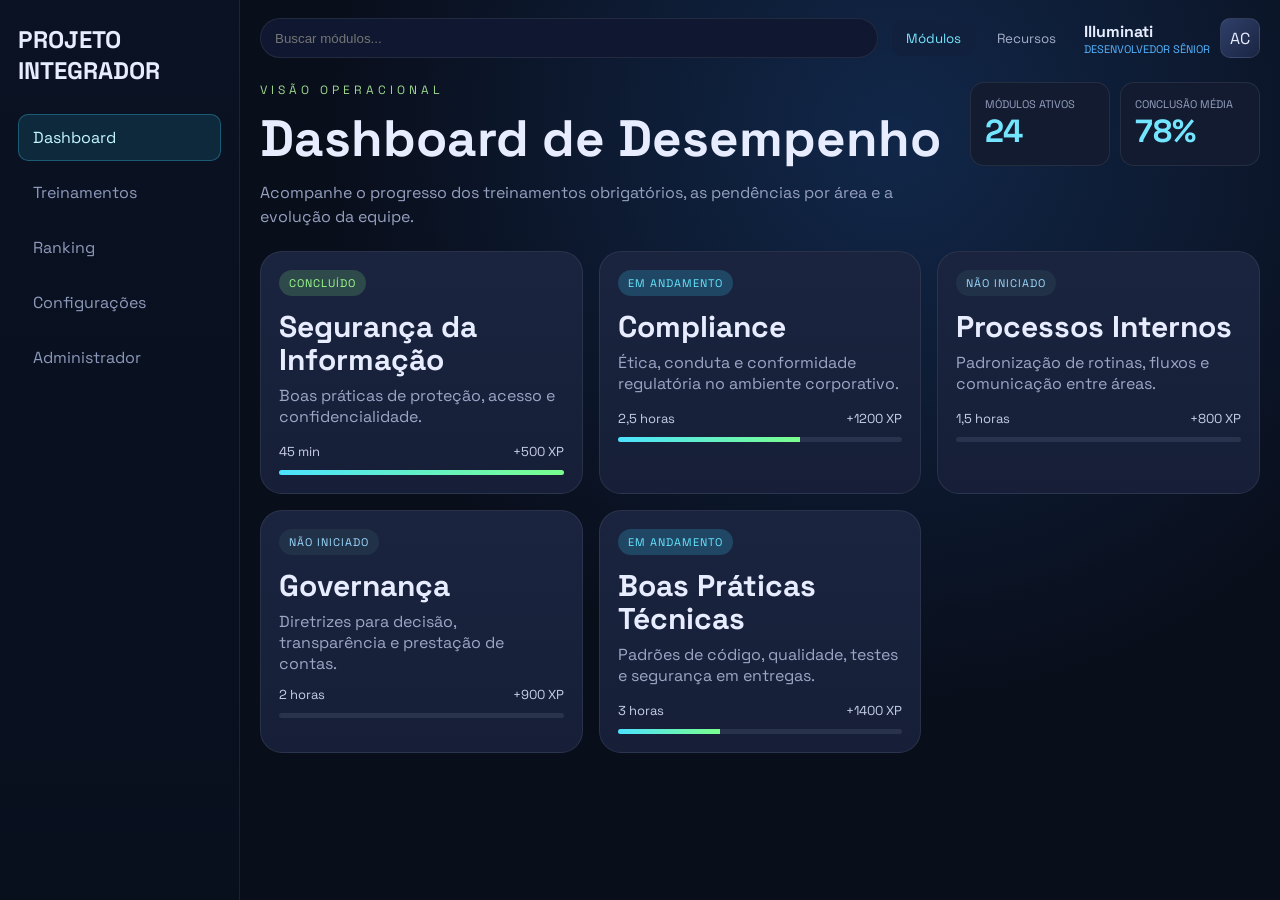
==== index.html @ 5c8addcd "Add files via upload" ====
<!DOCTYPE html>
<html lang="pt-BR">
<head>
  <meta charset="UTF-8">
  <meta name="viewport" content="width=device-width, initial-scale=1.0">
  <title>PROJETO INTEGRADOR</title>
  <link rel="preconnect" href="https://fonts.googleapis.com">
  <link rel="preconnect" href="https://fonts.gstatic.com" crossorigin>
  <link href="https://fonts.googleapis.com/css2?family=Space+Grotesk:wght@400;500;600;700&display=swap" rel="stylesheet">
  <link rel="stylesheet" href="style.css">
</head>
<body>
  <div class="layout">
    <aside class="sidebar">
      <div class="brand">
        <h1>PROJETO INTEGRADOR</h1>
      </div>

      <ul class="menu">
        <li class="active" data-page="dashboard">Dashboard</li>
        <li data-page="trainings">Treinamentos</li>
        <li data-page="leaderboard">Ranking</li>
        <li data-page="settings">Configurações</li>
        <li data-page="admin">Administrador</li>
      </ul>
    </aside>

    <main class="content">
      <header class="topbar">
        <input type="search" placeholder="Buscar módulos...">
        <div class="tabs">
          <button class="tab active">Módulos</button>
          <button class="tab">Recursos</button>
        </div>
        <div class="profile">
          <div class="profile-meta">
            <strong>Illuminati</strong>
            <p>DESENVOLVEDOR SÊNIOR</p>
          </div>
          <div class="profile-auth">
            <div class="avatar">AC</div>
          </div>
        </div>
      </header>

      <section class="page active" id="dashboard">
        <div class="hero">
          <div>
            <p class="label">VISÃO OPERACIONAL</p>
            <h2>Dashboard de Desempenho</h2>
            <p class="subtitle">Acompanhe o progresso dos treinamentos obrigatórios, as pendências por área e a evolução da equipe.</p>
          </div>
          <div class="stats">
            <article>
              <span>MÓDULOS ATIVOS</span>
              <strong>24</strong>
            </article>
            <article>
              <span>CONCLUSÃO MÉDIA</span>
              <strong>78%</strong>
            </article>
          </div>
        </div>

        <div class="section-grid">
          <article class="panel">
            <span class="status concluido">CONCLUÍDO</span>
            <h3>Segurança da Informação</h3>
            <p>Boas práticas de proteção, acesso e confidencialidade.</p>
            <div class="meta"><span>45 min</span><span>+500 XP</span></div>
            <div class="progress"><i style="width: 100%"></i></div>
          </article>
          <article class="panel">
            <span class="status em-andamento">EM ANDAMENTO</span>
            <h3>Compliance</h3>
            <p>Ética, conduta e conformidade regulatória no ambiente corporativo.</p>
            <div class="meta"><span>2,5 horas</span><span>+1200 XP</span></div>
            <div class="progress"><i style="width: 64%"></i></div>
          </article>
          <article class="panel">
            <span class="status nao-iniciado">NÃO INICIADO</span>
            <h3>Processos Internos</h3>
            <p>Padronização de rotinas, fluxos e comunicação entre áreas.</p>
            <div class="meta"><span>1,5 horas</span><span>+800 XP</span></div>
            <div class="progress"><i style="width: 0%"></i></div>
          </article>
          <article class="panel">
            <span class="status nao-iniciado">NÃO INICIADO</span>
            <h3>Governança</h3>
            <p>Diretrizes para decisão, transparência e prestação de contas.</p>
            <div class="meta"><span>2 horas</span><span>+900 XP</span></div>
            <div class="progress"><i style="width: 0%"></i></div>
          </article>
          <article class="panel">
            <span class="status em-andamento">EM ANDAMENTO</span>
            <h3>Boas Práticas Técnicas</h3>
            <p>Padrões de código, qualidade, testes e segurança em entregas.</p>
            <div class="meta"><span>3 horas</span><span>+1400 XP</span></div>
            <div class="progress"><i style="width: 36%"></i></div>
          </article>
        </div>
      </section>

      <section class="page" id="trainings">
        <section class="hero">
          <div>
            <p class="label">TRILHA PERSONALIZADA</p>
            <h2>Treinamentos Disponíveis</h2>
            <p class="subtitle">Aprimore habilidades técnicas e comportamentais com módulos obrigatórios para alto desempenho.</p>
          </div>
          <div class="stats">
            <article>
              <span>XP GANHO</span>
              <strong>12,4k</strong>
            </article>
            <article>
              <span>RANKING GLOBAL</span>
              <strong>#08</strong>
            </article>
          </div>
        </section>

        <section class="filters">
          <div class="chips">
            <span class="filter-label">FILTRAR POR:</span>
            <button class="chip active" type="button" data-filter="todos">Todos</button>
            <button class="chip" type="button" data-filter="nao-iniciado">Não iniciados</button>
            <button class="chip" type="button" data-filter="em-andamento">Em andamento</button>
            <button class="chip" type="button" data-filter="concluido">Concluídos</button>
          </div>
          <button class="chip select" type="button">Todas as categorias</button>
        </section>

        <section class="cards">
          <article class="card done" data-status="concluido">
            <span class="status concluido">CONCLUÍDO</span>
            <h3>Segurança da Informação</h3>
            <p>Boas práticas de proteção, acesso e confidencialidade.</p>
            <div class="meta">
              <span>45 min</span>
              <span>+500 XP</span>
            </div>
            <div class="progress"><i style="width:100%"></i></div>
            <button>Revisar módulo</button>
          </article>

          <article class="card progress-card" data-status="em-andamento">
            <span class="status em-andamento">EM ANDAMENTO</span>
            <h3>Compliance</h3>
            <p>Ética, conduta e conformidade regulatória no ambiente corporativo.</p>
            <div class="meta">
              <span>2,5 horas</span>
              <span>+1200 XP</span>
            </div>
            <div class="progress"><i style="width:64%"></i></div>
            <button>Continuar treinamento</button>
          </article>

          <article class="card not-started" data-status="nao-iniciado">
            <span class="status nao-iniciado">NÃO INICIADO</span>
            <h3>Processos Internos</h3>
            <p>Padronização de rotinas, fluxos e comunicação entre áreas.</p>
            <div class="meta">
              <span>1,5 horas</span>
              <span>+800 XP</span>
            </div>
            <div class="progress"><i style="width:0%"></i></div>
            <button>Iniciar agora</button>
          </article>

          <article class="card governance" data-status="nao-iniciado">
            <span class="status nao-iniciado">NÃO INICIADO</span>
            <h3>Governança</h3>
            <p>Diretrizes para decisão, transparência e prestação de contas.</p>
            <div class="meta">
              <span>2 horas</span>
              <span>+900 XP</span>
            </div>
            <div class="progress"><i style="width:0%"></i></div>
            <button>Iniciar agora</button>
          </article>

          <article class="card tech" data-status="em-andamento">
            <span class="status em-andamento">EM ANDAMENTO</span>
            <h3>Boas Práticas Técnicas</h3>
            <p>Padrões de código, qualidade, testes e segurança em entregas.</p>
            <div class="meta">
              <span>3 horas</span>
              <span>+1400 XP</span>
            </div>
            <div class="progress"><i style="width:36%"></i></div>
            <button>Continuar treinamento</button>
          </article>
        </section>
      </section>

      <section class="page" id="leaderboard">
        <div class="hero">
          <div>
            <p class="label">DESEMPENHO GLOBAL</p>
            <h2>Ranking por Colaborador</h2>
            <p class="subtitle">Visualize pontuação, ritmo de conclusão e engajamento nos módulos obrigatórios.</p>
          </div>
          <div class="stats">
            <article>
              <span>MAIOR PONTUAÇÃO</span>
              <strong>18,9k</strong>
            </article>
            <article>
              <span>SUA POSIÇÃO</span>
              <strong>#08</strong>
            </article>
          </div>
        </div>

        <div class="list">
          <article class="list-row">
            <span>#01</span><strong>Ana Costa</strong><em>Compliance e Governança</em><b>18,9k XP</b>
          </article>
          <article class="list-row">
            <span>#02</span><strong>Pedro Lima</strong><em>Segurança da Informação</em><b>17,2k XP</b>
          </article>
          <article class="list-row me">
            <span>#08</span><strong>Alex Chen</strong><em>Boas Práticas Técnicas</em><b>12,4k XP</b>
          </article>
          <article class="list-row">
            <span>#09</span><strong>Marina Alves</strong><em>Processos Internos</em><b>11,8k XP</b>
          </article>
        </div>
      </section>

      <section class="page" id="settings">
        <div class="settings-page">
          <header class="settings-heading">
            <h2>Configurações do <span>Sistema</span></h2>
            <p>Configure seu acesso neural e os parâmetros do ambiente de trabalho.</p>
          </header>

          <div class="settings-board">
            <article class="panel settings-card identity-card">
              <div class="settings-card-header">
                <div>
                  <h3>Perfil e Identidade</h3>
                  <p>Gerencie sua presença pública e credenciais profissionais.</p>
                </div>
                <button class="settings-mini-button">Editar avatar</button>
              </div>

              <div class="profile-editor">
                <div class="avatar-editor" aria-label="Avatar atual">
                  <div class="avatar-face">
                    <span class="hair"></span>
                    <span class="head"></span>
                    <span class="body"></span>
                  </div>
                  <small>Seguro</small>
                  <button class="avatar-tool" aria-label="Configurar avatar">+</button>
                </div>

                <label class="field">
                  <span>Nome de exibição</span>
                  <input type="text" value="Alex Sterling" aria-label="Nome de exibição">
                </label>

                <label class="field">
                  <span>Cargo profissional</span>
                  <input type="text" value="Arquiteto Sênior de Sistemas" aria-label="Cargo profissional">
                </label>

                <label class="field field-wide">
                  <span>Bio / declaração de missão</span>
                  <textarea aria-label="Bio ou declaração de missão">Otimizando energia cinética em ecossistemas digitais.
Instrutor líder da Lab Alpha.</textarea>
                </label>
              </div>
            </article>

            <article class="panel settings-card preferences-card">
              <h3><span class="settings-icon">≡</span>Preferências</h3>
              <div class="settings-option-block">
                <span>Interface visual</span>
                <small class="theme-status">Modo escuro ativo</small>
                <div class="mode-switch" aria-label="Modo escuro ativo">
                  <button class="active" type="button" data-theme="dark" aria-label="Ativar modo escuro">☾</button>
                  <button type="button" data-theme="light" aria-label="Ativar modo claro">☼</button>
                </div>
              </div>
              <div class="settings-option-list">
                <span>Notificações</span>
                <label class="switch-row">
                  <span>Pings neurais</span>
                  <input type="checkbox" checked aria-label="Pings neurais">
                  <i></i>
                </label>
                <label class="switch-row">
                  <span>Alertas de conquistas</span>
                  <input type="checkbox" aria-label="Alertas de conquistas">
                  <i></i>
                </label>
              </div>
            </article>

            <article class="panel settings-card security-card">
              <div class="settings-card-header">
                <h3><span class="settings-icon danger">◈</span>Protocolo de Segurança</h3>
                <span class="secure-badge">Nível 4 seguro</span>
              </div>
              <button class="security-action">
                <span>
                  <strong>Criptografia de senha</strong>
                  <small>Último ciclo há 14 dias</small>
                </span>
                <b>›</b>
              </button>
            </article>

            <article class="panel settings-card gamification-card">
              <span class="admin-badge">Acesso admin</span>
              <h3><span class="settings-icon magic">✣</span>Ajuste de Gamificação</h3>
              <div class="multiplier">
                <span>Multiplicador de pontos XP</span>
                <strong>x1,75</strong>
              </div>
              <div class="settings-progress">
                <i style="width: 75%"></i>
              </div>
              <div class="progress-labels">
                <span>Padrão</span>
                <span>Intenso</span>
              </div>
              <label class="switch-row wide">
                <span>Visibilidade global de emblemas</span>
                <input type="checkbox" checked aria-label="Visibilidade global de emblemas">
                <i></i>
              </label>
              <label class="switch-row wide">
                <span>Redefinição de prestígio ativada</span>
                <input type="checkbox" aria-label="Redefinição de prestígio ativada">
                <i></i>
              </label>
            </article>
          </div>

          <footer class="settings-actions">
            <button class="cancel-button">Cancelar</button>
            <button class="save-button">Salvar alterações</button>
          </footer>
        </div>
      </section>

      <section class="page" id="admin">
        <div class="admin-page">
          <section class="admin-area" aria-labelledby="admin-title">
            <div class="admin-heading">
              <div>
                <span class="admin-kicker">Painel restrito</span>
                <h3 id="admin-title">Administrador</h3>
              </div>
              <button class="admin-link" type="button" data-admin-detail="ranking">Ver relatório completo</button>
            </div>

            <div class="admin-metrics">
              <button class="admin-metric" type="button" data-admin-detail="conclusao">
                <span>Conclusão global</span>
                <strong>84,2%</strong>
                <small>+3,1% no mês</small>
              </button>
              <button class="admin-metric purple" type="button" data-admin-detail="desempenho">
                <span>Desempenho médio</span>
                <strong>792</strong>
                <small>pontos por colaborador</small>
              </button>
              <button class="admin-metric blue" type="button" data-admin-detail="colaboradores">
                <span>Colaboradores ativos</span>
                <strong>1.284</strong>
                <small>96 novos acessos</small>
              </button>
            </div>

            <div class="admin-dashboard">
              <article class="admin-status">
                <h4>Status dos treinamentos</h4>
                <button class="status-ring" type="button" data-admin-detail="status" aria-label="Abrir detalhes dos status dos treinamentos">
                  <span>12</span>
                  <small>módulos</small>
                </button>
                <ul class="status-summary">
                  <li><i class="dot done-dot"></i><span>Concluídos</span><strong>45%</strong></li>
                  <li><i class="dot progress-dot"></i><span>Em progresso</span><strong>30%</strong></li>
                  <li><i class="dot late-dot"></i><span>Atrasados</span><strong>15%</strong></li>
                  <li><i class="dot idle-dot"></i><span>Não iniciados</span><strong>10%</strong></li>
                </ul>
              </article>

              <article class="admin-ranking">
                <div class="ranking-header">
                  <div>
                    <h4>Ranking global de talentos</h4>
                    <p>Dados atualizados há 2 minutos</p>
                  </div>
                  <button class="admin-link" type="button" data-admin-detail="ranking">Ver todos</button>
                </div>

                <div class="ranking-table">
                  <div class="ranking-labels">
                    <span>Rank</span>
                    <span>Colaborador</span>
                    <span>Progresso</span>
                    <span>Pontuação</span>
                  </div>
                  <button class="ranking-row" type="button" data-admin-detail="alex">
                    <span class="rank-pill top">01</span>
                    <strong>Alex Mercer<small>Segurança digital</small></strong>
                    <span class="ranking-progress"><i style="width: 98%"></i><b>98%</b></span>
                    <em>12.450</em>
                  </button>
                  <button class="ranking-row" type="button" data-admin-detail="sarah">
                    <span class="rank-pill">02</span>
                    <strong>Sarah Connor<small>Otimização operacional</small></strong>
                    <span class="ranking-progress"><i style="width: 85%"></i><b>85%</b></span>
                    <em>10.120</em>
                  </button>
                  <button class="ranking-row" type="button" data-admin-detail="david">
                    <span class="rank-pill">03</span>
                    <strong>David Lightman<small>Engenharia de IA</small></strong>
                    <span class="ranking-progress"><i style="width: 72%"></i><b>72%</b></span>
                    <em>9.840</em>
                  </button>
                </div>
              </article>
            </div>

            <aside class="admin-detail-panel" aria-live="polite">
              <div>
                <span>Detalhes do administrador</span>
                <h4 data-admin-title>Selecione um item</h4>
              </div>
              <p data-admin-description>Clique em uma métrica, no status ou em um colaborador para abrir informações administrativas detalhadas.</p>
            </aside>

            <div class="admin-modal" hidden role="dialog" aria-modal="true" aria-labelledby="admin-modal-title">
              <div class="admin-modal-backdrop" data-admin-close></div>
              <section class="admin-modal-card">
                <button class="admin-modal-close" type="button" data-admin-close aria-label="Fechar detalhes">×</button>
                <span>Visão do administrador</span>
                <h4 id="admin-modal-title" data-admin-modal-title>Detalhes</h4>
                <p data-admin-modal-description>Informações detalhadas do item selecionado.</p>
                <div class="admin-modal-actions">
                  <button type="button" data-admin-close>Fechar</button>
                  <button type="button">Exportar relatório</button>
                </div>
              </section>
            </div>
          </section>
        </div>
      </section>
    </main>
  </div>
  <script src="script.js"></script>
</body>
</html>
---- style.css ----
* {
  box-sizing: border-box;
  margin: 0;
  padding: 0;
}

:root {
  --line: rgba(255, 255, 255, 0.08);
  --text: #e7ecff;
  --muted: #95a0bf;
  --accent: #38d2f8;
}

body {
  font-family: "Space Grotesk", sans-serif;
  background: radial-gradient(circle at 70% 15%, #112749 0%, #090e1b 48%);
  color: var(--text);
  min-height: 100vh;
  transition: background 220ms ease, color 220ms ease;
  cursor: none;
}

.layout {
  display: grid;
  grid-template-columns: 240px 1fr;
  min-height: 100vh;
  outline: none;
}

.sidebar {
  background: linear-gradient(180deg, #0a1223 0%, #080f1d 100%);
  border-right: 1px solid var(--line);
  padding: 24px 18px;
  display: flex;
  flex-direction: column;
  gap: 24px;
}

.brand h1 {
  font-size: 24px;
  margin-bottom: 4px;
}

.brand p {
  color: #5bb5ff;
  font-size: 12px;
  letter-spacing: 1.2px;
}

.menu {
  list-style: none;
  display: grid;
  gap: 8px;
}

.menu li {
  color: #8e9abb;
  text-decoration: none;
  padding: 12px 14px;
  border-radius: 10px;
  border: 1px solid transparent;
  cursor: pointer;
}

.menu li.active {
  color: #c4f8ff;
  background: rgba(56, 210, 248, 0.12);
  border-color: rgba(56, 210, 248, 0.3);
}

.nivel {
  margin-top: auto;
  display: flex;
  align-items: center;
  gap: 12px;
  background: #111a2f;
  border: 1px solid var(--line);
  border-radius: 12px;
  padding: 12px;
}

.badge {
  width: 38px;
  height: 38px;
  border-radius: 10px;
  display: grid;
  place-items: center;
  font-weight: 700;
  background: linear-gradient(135deg, #8c2bff, #e455ff);
}

.nivel p {
  font-size: 11px;
  color: var(--muted);
}

.content {
  padding: 18px 20px 24px;
}

.topbar {
  display: grid;
  grid-template-columns: minmax(220px, 1fr) auto auto;
  align-items: center;
  gap: 14px;
}

.topbar input {
  background: #0f1830;
  border: 1px solid var(--line);
  color: var(--text);
  border-radius: 999px;
  height: 40px;
  padding: 0 14px;
}

.tabs {
  display: flex;
  gap: 8px;
}

.tab {
  border: 0;
  padding: 9px 14px;
  border-radius: 10px;
  color: #a6b0cb;
  background: transparent;
  font-family: inherit;
}

.tab.active {
  background: #11203c;
  color: #76e7ff;
}

.profile {
  display: flex;
  gap: 10px;
  align-items: center;
}

.profile-meta p {
  font-size: 11px;
  color: #56b4ff;
}

.profile-auth {
  display: flex;
  flex-direction: column;
  align-items: center;
  gap: 6px;
}

.login-btn {
  border: 1px solid rgba(96, 207, 255, 0.45);
  background: rgba(56, 210, 248, 0.18);
  color: #b2f2ff;
  font-family: inherit;
  font-size: 12px;
  border-radius: 8px;
  padding: 4px 10px;
  cursor: pointer;
}

.avatar {
  width: 40px;
  height: 40px;
  border-radius: 10px;
  display: grid;
  place-items: center;
  background: linear-gradient(135deg, #2f3f6a, #1a2542);
  border: 1px solid var(--line);
}

.page {
  display: none;
}

.page.active {
  display: block;
}

.hero {
  margin-top: 24px;
  display: flex;
  justify-content: space-between;
  gap: 14px;
  align-items: flex-start;
}

.label {
  font-size: 12px;
  letter-spacing: 4px;
  color: #9ed88f;
}

.hero h2 {
  font-size: clamp(30px, 4vw, 56px);
  margin-top: 8px;
}

.subtitle {
  margin-top: 10px;
  color: var(--muted);
  max-width: 650px;
  line-height: 1.5;
}

.stats {
  display: flex;
  gap: 10px;
}

.stats article {
  min-width: 140px;
  border: 1px solid var(--line);
  border-radius: 14px;
  background: #121b30;
  padding: 14px;
}

.stats span {
  display: block;
  font-size: 11px;
  color: var(--muted);
}

.stats strong {
  color: #74e5ff;
  font-size: 32px;
}

.section-grid,
.settings-grid {
  margin-top: 22px;
  display: grid;
  grid-template-columns: repeat(3, minmax(220px, 1fr));
  gap: 16px;
}

.filters {
  margin-top: 24px;
  background: #0e172b;
  border: 1px solid var(--line);
  border-radius: 16px;
  padding: 12px;
  display: flex;
  justify-content: space-between;
  gap: 10px;
  flex-wrap: wrap;
}

.chips {
  display: flex;
  gap: 8px;
  align-items: center;
  flex-wrap: wrap;
}

.filter-label {
  color: var(--muted);
  font-size: 12px;
  padding-right: 4px;
}

.chip {
  border: 1px solid var(--line);
  background: #1a233b;
  color: #aeb8d4;
  border-radius: 999px;
  padding: 8px 14px;
  font-family: inherit;
}

.chip.active {
  background: var(--accent);
  color: #072036;
  font-weight: 700;
}

.cards {
  margin-top: 22px;
  display: grid;
  grid-template-columns: repeat(3, minmax(220px, 1fr));
  gap: 16px;
}

.card {
  background: linear-gradient(180deg, #1a243f 0%, #161f37 100%);
  border: 1px solid var(--line);
  border-radius: 22px;
  padding: 18px;
}

.card h3 {
  margin-top: 14px;
  font-size: 30px;
  line-height: 1.1;
}

.card p {
  color: #9ca7c6;
  margin-top: 9px;
  min-height: 46px;
}

.card button {
  margin-top: 16px;
  width: 100%;
  border: 0;
  border-radius: 12px;
  height: 44px;
  font-family: inherit;
  text-transform: uppercase;
  letter-spacing: 1.3px;
  font-weight: 700;
  color: #dce5ff;
  background: #2a334b;
}

.progress-card button,
.tech button {
  background: var(--accent);
  color: #06273a;
}

.done {
  box-shadow: inset 0 0 40px rgba(103, 255, 121, 0.08);
}

.panel {
  background: linear-gradient(180deg, #1a243f 0%, #161f37 100%);
  border: 1px solid var(--line);
  border-radius: 22px;
  padding: 18px;
}

.panel h3 {
  margin-top: 14px;
  font-size: 30px;
  line-height: 1.1;
}

.panel p {
  color: #9ca7c6;
  margin-top: 9px;
  min-height: 46px;
}

.status {
  display: inline-block;
  border-radius: 999px;
  font-size: 11px;
  letter-spacing: 1px;
  padding: 6px 10px;
}

.em-andamento {
  background: rgba(56, 210, 248, 0.2);
  color: #67e8ff;
}

.concluido {
  background: rgba(140, 245, 127, 0.18);
  color: #9dff8f;
}

.nao-iniciado {
  background: #213248;
  color: #9dd9ff;
}

.meta {
  margin-top: 12px;
  display: flex;
  justify-content: space-between;
  color: #c7cfe8;
  font-size: 13px;
}

.progress {
  margin-top: 10px;
  background: #2a334e;
  height: 5px;
  border-radius: 99px;
  overflow: hidden;
}

.progress i {
  display: block;
  height: 100%;
  background: linear-gradient(90deg, #4ce2ff, #7aff8d);
}

.list {
  margin-top: 22px;
  display: grid;
  gap: 12px;
}

.list-row {
  display: grid;
  grid-template-columns: 70px 1fr 1fr auto;
  align-items: center;
  gap: 10px;
  background: linear-gradient(180deg, #1a243f 0%, #161f37 100%);
  border: 1px solid var(--line);
  border-radius: 14px;
  padding: 14px;
}

.list-row span {
  color: #77d9ff;
  font-weight: 700;
}

.list-row em {
  color: var(--muted);
  font-style: normal;
}

.list-row.me {
  border-color: rgba(56, 210, 248, 0.42);
  box-shadow: inset 0 0 24px rgba(56, 210, 248, 0.1);
}

.small h3 {
  font-size: 24px;
}

.action {
  margin-top: 14px;
  border: 0;
  border-radius: 12px;
  height: 42px;
  width: 100%;
  background: var(--accent);
  color: #082838;
  font-family: inherit;
  font-weight: 700;
}

.action.muted {
  background: #2a334b;
  color: #dce5ff;
}

.settings-page {
  min-height: calc(100vh - 42px);
  padding: 2px 0 0;
}

.settings-heading {
  margin-top: 12px;
  padding-bottom: 28px;
}

.settings-heading h2 {
  max-width: 760px;
  font-size: clamp(34px, 4vw, 54px);
  line-height: 0.95;
  text-transform: uppercase;
}

.settings-heading h2::first-letter {
  color: var(--text);
}

.settings-heading h2 {
  color: #f7fbff;
}

.settings-heading h2::after {
  content: "";
  display: inline-block;
  width: 0;
}

.settings-heading p {
  margin-top: 14px;
  color: #74809b;
  font-size: 12px;
  letter-spacing: 1px;
  text-transform: uppercase;
}

.settings-heading h2 {
  text-shadow: 0 0 24px rgba(56, 210, 248, 0.09);
}

.settings-heading h2 span,
.settings-heading h2 strong {
  color: var(--accent);
}

.settings-board {
  display: grid;
  grid-template-columns: minmax(320px, 1.45fr) minmax(260px, 0.7fr);
  gap: 22px 34px;
  align-items: start;
}

.settings-card {
  position: relative;
  border-radius: 8px;
  background: rgba(27, 31, 45, 0.88);
  border-color: rgba(255, 255, 255, 0.06);
  box-shadow: 0 16px 40px rgba(0, 0, 0, 0.25);
}

.settings-card h3 {
  margin: 0;
  font-size: 22px;
  line-height: 1.2;
}

.settings-card p {
  min-height: 0;
  margin-top: 6px;
  color: #9aa5bd;
  font-size: 13px;
}

.settings-card-header {
  display: flex;
  align-items: flex-start;
  justify-content: space-between;
  gap: 16px;
}

.settings-mini-button,
.cancel-button,
.save-button,
.security-action {
  font-family: inherit;
  cursor: pointer;
}

.settings-mini-button {
  border: 0;
  border-radius: 8px;
  background: rgba(56, 210, 248, 0.13);
  color: #73e7ff;
  padding: 9px 17px;
  font-size: 11px;
  font-weight: 700;
  text-transform: uppercase;
}

.identity-card {
  min-height: 230px;
  padding: 36px 36px 32px;
  box-shadow: 0 0 32px rgba(56, 210, 248, 0.13), 0 16px 40px rgba(0, 0, 0, 0.28);
}

.profile-editor {
  margin-top: 24px;
  display: grid;
  grid-template-columns: 132px minmax(160px, 1fr) minmax(160px, 1fr);
  gap: 18px 24px;
  align-items: start;
}

.avatar-editor {
  position: relative;
  width: 132px;
  aspect-ratio: 1;
  display: grid;
  place-items: center;
  border: 1px solid rgba(56, 210, 248, 0.55);
  border-radius: 14px;
  background: rgba(14, 26, 42, 0.72);
}

.avatar-face {
  position: relative;
  width: 64px;
  height: 70px;
}

.avatar-face .hair,
.avatar-face .head,
.avatar-face .body {
  position: absolute;
  left: 50%;
  transform: translateX(-50%);
}

.avatar-face .hair {
  top: 7px;
  width: 48px;
  height: 36px;
  border-radius: 50% 50% 42% 42%;
  background: #253147;
}

.avatar-face .head {
  top: 16px;
  width: 39px;
  height: 43px;
  border-radius: 40% 40% 46% 46%;
  background: #ffd085;
}

.avatar-face .body {
  bottom: 0;
  width: 58px;
  height: 26px;
  border-radius: 18px 18px 6px 6px;
  background: linear-gradient(135deg, #4dc1f4, #172039 70%);
}

.avatar-editor small {
  position: absolute;
  bottom: 15px;
  left: 36px;
  right: 36px;
  border-radius: 4px;
  background: #eef4ff;
  color: #121927;
  text-align: center;
  font-size: 8px;
  font-weight: 700;
}

.avatar-tool {
  position: absolute;
  right: -11px;
  bottom: 28px;
  width: 26px;
  height: 26px;
  border: 1px solid rgba(56, 210, 248, 0.35);
  border-radius: 7px;
  background: #1d2638;
  color: #61e2ff;
}

.field {
  display: grid;
  gap: 10px;
}

.field span,
.settings-option-block > span,
.settings-option-list > span,
.multiplier span {
  color: #7f8aa6;
  font-size: 10px;
  font-weight: 700;
  letter-spacing: 1.7px;
  text-transform: uppercase;
}

.field input,
.field textarea {
  width: 100%;
  border: 1px solid rgba(255, 255, 255, 0.03);
  border-radius: 6px;
  background: rgba(13, 17, 29, 0.64);
  color: #dfe8ff;
  font: inherit;
  padding: 13px 16px;
  outline: none;
}

.field textarea {
  min-height: 70px;
  resize: vertical;
  line-height: 1.45;
}

.field-wide {
  grid-column: 2 / -1;
}

.preferences-card {
  padding: 34px 34px 30px;
}

.preferences-card h3,
.security-card h3,
.gamification-card h3 {
  display: flex;
  align-items: center;
  gap: 12px;
  font-size: 19px;
}

.settings-icon {
  color: #5be2ff;
  font-weight: 700;
}

.settings-icon.danger {
  color: #ffb5b5;
}

.settings-icon.magic {
  color: #ed9aff;
}

.settings-option-block {
  position: relative;
  margin-top: 30px;
  padding-right: 76px;
}

.settings-option-block small {
  display: block;
  margin-top: 3px;
  color: #63708c;
  font-size: 10px;
  text-transform: uppercase;
}

.mode-switch {
  position: absolute;
  top: 0;
  right: 0;
  display: flex;
  gap: 4px;
  border-radius: 8px;
  background: #111724;
  padding: 4px;
}

.mode-switch button {
  width: 28px;
  height: 28px;
  border: 0;
  border-radius: 6px;
  background: transparent;
  color: #66728b;
}

.mode-switch .active {
  background: rgba(56, 210, 248, 0.17);
  color: #62e4ff;
}

.settings-option-list {
  margin-top: 34px;
  display: grid;
  gap: 16px;
}

.switch-row {
  display: flex;
  align-items: center;
  justify-content: space-between;
  gap: 16px;
  color: #d7def0;
  font-size: 13px;
}

.switch-row input {
  position: absolute;
  opacity: 0;
  pointer-events: none;
}

.switch-row i {
  position: relative;
  flex: 0 0 38px;
  width: 38px;
  height: 18px;
  border-radius: 99px;
  background: #353d4f;
}

.switch-row i::before {
  content: "";
  position: absolute;
  top: 4px;
  left: 5px;
  width: 10px;
  height: 10px;
  border-radius: 50%;
  background: #9aa7be;
  transition: transform 180ms ease, background 180ms ease;
}

.switch-row input:checked + i {
  background: #166a24;
  box-shadow: 0 0 12px rgba(44, 255, 63, 0.45);
}

.switch-row input:checked + i::before {
  transform: translateX(18px);
  background: #43ff4c;
}

.security-card {
  min-height: 156px;
  padding: 34px;
}

.secure-badge,
.admin-badge {
  border-radius: 4px;
  padding: 7px 9px;
  color: #7dff70;
  background: rgba(57, 184, 44, 0.16);
  font-size: 10px;
  font-weight: 700;
  text-transform: uppercase;
}

.security-action {
  width: min(300px, 100%);
  margin-top: 36px;
  border: 0;
  border-radius: 6px;
  background: rgba(13, 17, 29, 0.62);
  color: #eef4ff;
  padding: 18px 20px;
  display: flex;
  align-items: center;
  justify-content: space-between;
  text-align: left;
}

.security-action strong,
.security-action small {
  display: block;
}

.security-action strong {
  font-size: 13px;
}

.security-action small {
  margin-top: 8px;
  color: #66728d;
  font-size: 11px;
}

.security-action b {
  color: #8590a9;
  font-size: 22px;
  font-weight: 400;
}

.gamification-card {
  padding: 34px;
  background: linear-gradient(135deg, rgba(40, 34, 49, 0.96), rgba(30, 32, 45, 0.95));
  border-color: rgba(255, 255, 255, 0.16);
}

.admin-badge {
  position: absolute;
  top: 14px;
  right: 14px;
  background: linear-gradient(90deg, #d50cff, #8a2eff);
  color: #ffffff;
}

.multiplier {
  margin-top: 44px;
  display: flex;
  align-items: center;
  justify-content: space-between;
  gap: 14px;
}

.multiplier strong {
  color: #4bdcf7;
  font-size: 22px;
}

.settings-progress {
  margin-top: 12px;
  height: 7px;
  border-radius: 99px;
  overflow: hidden;
  background: #303746;
}

.settings-progress i {
  display: block;
  height: 100%;
  background: #49d9f4;
}

.progress-labels {
  margin-top: 9px;
  display: flex;
  justify-content: space-between;
  color: #737d93;
  font-size: 9px;
}

.switch-row.wide {
  margin-top: 24px;
  border-radius: 6px;
  background: rgba(8, 11, 20, 0.78);
  padding: 14px 16px;
}

.admin-area {
  margin-top: 28px;
  border-radius: 8px;
  background: rgba(19, 23, 35, 0.92);
  border: 1px solid rgba(255, 255, 255, 0.06);
  padding: 28px;
  box-shadow: 0 18px 44px rgba(0, 0, 0, 0.28);
}

.admin-page {
  padding-top: 2px;
}

.admin-heading,
.ranking-header,
.ranking-labels,
.ranking-row,
.admin-metrics,
.admin-dashboard {
  display: grid;
  gap: 18px;
}

.admin-heading {
  grid-template-columns: 1fr auto;
  align-items: center;
}

.admin-kicker,
.admin-area h4,
.admin-detail-panel span,
.admin-metric span,
.ranking-labels span {
  color: #8b95ad;
  font-size: 11px;
  font-weight: 700;
  letter-spacing: 1.4px;
  text-transform: uppercase;
}

.admin-area h3 {
  margin-top: 6px;
  font-size: 28px;
}

.admin-link {
  border: 0;
  background: transparent;
  color: #5ce5ff;
  cursor: pointer;
  font-family: inherit;
  font-size: 11px;
  font-weight: 800;
  letter-spacing: 1.2px;
  text-transform: uppercase;
}

.admin-metrics {
  margin-top: 22px;
  grid-template-columns: repeat(3, minmax(180px, 1fr));
}

.admin-metric {
  min-height: 138px;
  border: 1px solid rgba(255, 255, 255, 0.05);
  border-radius: 8px;
  background: linear-gradient(145deg, rgba(27, 31, 45, 0.96), rgba(21, 25, 37, 0.96));
  color: #e9eeff;
  cursor: pointer;
  font-family: inherit;
  padding: 22px;
  text-align: left;
  transition: transform 180ms ease, border-color 180ms ease, box-shadow 180ms ease;
}

.admin-metric:hover,
.ranking-row:hover,
.status-ring:hover {
  transform: translateY(-2px);
  border-color: rgba(92, 229, 255, 0.42);
  box-shadow: 0 16px 34px rgba(0, 0, 0, 0.28);
}

.admin-metric strong {
  display: block;
  margin-top: 16px;
  color: #c8ffbd;
  font-size: 40px;
  line-height: 1;
}

.admin-metric.purple strong {
  color: #f0a4ff;
}

.admin-metric.blue strong {
  color: #eef4ff;
}

.admin-metric small {
  display: block;
  margin-top: 8px;
  color: #9be593;
  font-size: 11px;
  text-transform: uppercase;
}

.admin-metric.purple small,
.admin-metric.blue small {
  color: #6fe7ff;
}

.admin-dashboard {
  margin-top: 28px;
  grid-template-columns: minmax(220px, 0.75fr) minmax(360px, 1.55fr);
}

.admin-status,
.admin-ranking,
.admin-detail-panel {
  border-radius: 8px;
  background: rgba(27, 31, 45, 0.92);
  border: 1px solid rgba(255, 255, 255, 0.05);
  padding: 26px;
}

.admin-status h4,
.admin-ranking h4,
.admin-detail-panel h4 {
  color: #eff4ff;
  font-size: 15px;
  letter-spacing: 0;
}

.status-ring {
  width: min(160px, 100%);
  aspect-ratio: 1;
  margin: 28px auto 26px;
  border: 10px solid #ec9aff;
  border-radius: 50%;
  background: transparent;
  color: #f2f5ff;
  cursor: pointer;
  display: grid;
  place-items: center;
  font-family: inherit;
}

.status-ring span,
.status-ring small {
  display: block;
  text-align: center;
}

.status-ring span {
  font-size: 26px;
  font-weight: 800;
}

.status-ring small {
  color: #8f99af;
  font-size: 9px;
  text-transform: uppercase;
}

.status-summary {
  list-style: none;
  display: grid;
  gap: 15px;
}

.status-summary li {
  display: grid;
  grid-template-columns: auto 1fr auto;
  align-items: center;
  gap: 10px;
  color: #c9d1e3;
  font-size: 13px;
}

.dot {
  width: 10px;
  height: 10px;
  border-radius: 50%;
}

.done-dot {
  background: #c8ffbd;
}

.progress-dot {
  background: #54dfff;
}

.late-dot {
  background: #ec9aff;
}

.idle-dot {
  background: #4d566c;
}

.ranking-header {
  grid-template-columns: 1fr auto;
  align-items: start;
}

.ranking-header p {
  min-height: 0;
  margin-top: 6px;
  color: #8c96ad;
  font-size: 12px;
}

.ranking-table {
  margin-top: 28px;
  display: grid;
  gap: 16px;
}

.ranking-labels,
.ranking-row {
  grid-template-columns: 60px minmax(150px, 1fr) minmax(150px, 1fr) 90px;
  align-items: center;
}

.ranking-row {
  width: 100%;
  border: 1px solid transparent;
  border-radius: 8px;
  background: transparent;
  color: #e9eeff;
  cursor: pointer;
  font-family: inherit;
  padding: 10px 0;
  text-align: left;
}

.rank-pill {
  width: 28px;
  height: 28px;
  border-radius: 50%;
  background: #343b4c;
  display: grid;
  place-items: center;
  color: #abb3c4;
  font-size: 10px;
  font-weight: 800;
}

.rank-pill.top {
  background: linear-gradient(135deg, #d50cff, #8a2eff);
  color: #ffffff;
}

.ranking-row strong small {
  display: block;
  margin-top: 4px;
  color: #848fa7;
  font-size: 10px;
  font-weight: 700;
  text-transform: uppercase;
}

.ranking-progress {
  display: grid;
  grid-template-columns: 1fr auto;
  gap: 12px;
  align-items: center;
  color: #c8ffbd;
  font-size: 11px;
  font-weight: 800;
}

.ranking-progress i {
  display: block;
  height: 5px;
  border-radius: 99px;
  background: #59defa;
}

.ranking-row:first-of-type .ranking-progress i {
  background: #c8ffbd;
}

.ranking-row em {
  color: #dbe2f5;
  font-style: normal;
  font-weight: 800;
  text-align: right;
}

.admin-detail-panel {
  margin-top: 22px;
  display: grid;
  grid-template-columns: minmax(180px, 0.45fr) 1fr;
  gap: 18px;
  border-color: rgba(92, 229, 255, 0.16);
}

.admin-detail-panel.active {
  box-shadow: inset 3px 0 0 #5ce5ff;
}

.admin-detail-panel p {
  min-height: 0;
  color: #a5afc6;
  line-height: 1.5;
}

.admin-modal {
  position: fixed;
  inset: 0;
  z-index: 20;
  display: grid;
  place-items: center;
  padding: 20px;
}

.admin-modal[hidden] {
  display: none;
}

.admin-modal-backdrop {
  position: absolute;
  inset: 0;
  background: rgba(4, 8, 18, 0.76);
  backdrop-filter: blur(6px);
}

.admin-modal-card {
  position: relative;
  z-index: 1;
  width: min(520px, 100%);
  border: 1px solid rgba(92, 229, 255, 0.24);
  border-radius: 10px;
  background: #171b29;
  padding: 30px;
  box-shadow: 0 30px 80px rgba(0, 0, 0, 0.52);
}

.admin-modal-card > span {
  color: #5ce5ff;
  font-size: 11px;
  font-weight: 800;
  letter-spacing: 1.4px;
  text-transform: uppercase;
}

.admin-modal-card h4 {
  margin-top: 12px;
  color: #f2f6ff;
  font-size: 28px;
}

.admin-modal-card p {
  margin-top: 14px;
  color: #aab4c9;
  line-height: 1.6;
}

.admin-modal-close {
  position: absolute;
  top: 14px;
  right: 14px;
  width: 34px;
  height: 34px;
  border: 1px solid rgba(255, 255, 255, 0.08);
  border-radius: 8px;
  background: rgba(255, 255, 255, 0.04);
  color: #e8edff;
  cursor: pointer;
  font-size: 22px;
}

.admin-modal-actions {
  margin-top: 26px;
  display: flex;
  justify-content: flex-end;
  gap: 12px;
}

.admin-modal-actions button {
  min-height: 40px;
  border: 0;
  border-radius: 8px;
  cursor: pointer;
  font-family: inherit;
  font-weight: 800;
  padding: 0 16px;
  text-transform: uppercase;
}

.admin-modal-actions button:first-child {
  background: #2b3245;
  color: #d8e0f4;
}

.admin-modal-actions button:last-child {
  background: #5ce5ff;
  color: #082230;
}

.settings-actions {
  margin-top: 70px;
  border-top: 1px solid rgba(255, 255, 255, 0.05);
  padding: 24px 0 10px;
  display: flex;
  justify-content: flex-end;
  align-items: center;
  gap: 36px;
}

.cancel-button {
  border: 0;
  background: transparent;
  color: #6f7a95;
  font-weight: 700;
}

.save-button {
  min-width: 218px;
  height: 58px;
  border: 0;
  border-radius: 14px;
  background: linear-gradient(135deg, #55dcff, #0b8eb4);
  color: #082230;
  font-weight: 800;
  text-transform: uppercase;
  box-shadow: 0 0 26px rgba(56, 210, 248, 0.33);
}

body.light-theme {
  --line: rgba(17, 34, 64, 0.12);
  --text: #162033;
  --muted: #637189;
  --accent: #0aa8ce;
  background: radial-gradient(circle at 74% 8%, #dff7ff 0%, #f3f7fb 44%, #e9eef6 100%);
  color: var(--text);
}

body.light-theme .sidebar {
  background: linear-gradient(180deg, #ffffff 0%, #edf4fb 100%);
  border-right-color: rgba(17, 34, 64, 0.12);
}

body.light-theme .brand h1,
body.light-theme .hero h2,
body.light-theme .settings-heading h2,
body.light-theme .panel h3,
body.light-theme .card h3,
body.light-theme .settings-card h3,
body.light-theme .profile-meta strong,
body.light-theme .list-row strong {
  color: #162033;
}

body.light-theme .menu li {
  color: #617089;
}

body.light-theme .menu li.active {
  color: #07556a;
  background: rgba(10, 168, 206, 0.12);
  border-color: rgba(10, 168, 206, 0.28);
}

body.light-theme .topbar input,
body.light-theme .filters,
body.light-theme .stats article,
body.light-theme .avatar,
body.light-theme .chip,
body.light-theme .tab.active {
  background: rgba(255, 255, 255, 0.78);
  border-color: rgba(17, 34, 64, 0.1);
  color: #162033;
}

body.light-theme .tab,
body.light-theme .subtitle,
body.light-theme .panel p,
body.light-theme .card p,
body.light-theme .settings-card p,
body.light-theme .list-row em {
  color: #65738b;
}

body.light-theme .panel,
body.light-theme .card,
body.light-theme .list-row {
  background: rgba(255, 255, 255, 0.76);
  border-color: rgba(17, 34, 64, 0.1);
  box-shadow: 0 16px 32px rgba(76, 100, 138, 0.12);
}

body.light-theme .settings-card {
  background: rgba(255, 255, 255, 0.82);
  border-color: rgba(17, 34, 64, 0.12);
  box-shadow: 0 18px 36px rgba(76, 100, 138, 0.14);
}

body.light-theme .identity-card {
  box-shadow: 0 0 24px rgba(10, 168, 206, 0.12), 0 18px 36px rgba(76, 100, 138, 0.14);
}

body.light-theme .gamification-card {
  background: linear-gradient(135deg, rgba(255, 255, 255, 0.9), rgba(243, 235, 255, 0.9));
  border-color: rgba(109, 55, 180, 0.18);
}

body.light-theme .field input,
body.light-theme .field textarea,
body.light-theme .security-action,
body.light-theme .switch-row.wide {
  background: rgba(238, 244, 250, 0.95);
  border-color: rgba(17, 34, 64, 0.08);
  color: #162033;
}

body.light-theme .avatar-editor {
  background: rgba(235, 247, 252, 0.9);
  border-color: rgba(10, 168, 206, 0.48);
}

body.light-theme .mode-switch {
  background: rgba(225, 234, 244, 0.9);
}

body.light-theme .mode-switch button {
  color: #6a778e;
}

body.light-theme .mode-switch .active {
  background: #ffffff;
  color: #0a8db0;
  box-shadow: 0 4px 12px rgba(76, 100, 138, 0.18);
}

body.light-theme .settings-option-block small,
body.light-theme .field span,
body.light-theme .settings-option-block > span,
body.light-theme .settings-option-list > span,
body.light-theme .multiplier span,
body.light-theme .progress-labels,
body.light-theme .security-action small,
body.light-theme .cancel-button {
  color: #6f7b91;
}

body.light-theme .progress,
body.light-theme .settings-progress {
  background: #d6e2ee;
}

body.light-theme .action.muted,
body.light-theme .card button {
  background: #dfe8f2;
  color: #263247;
}

body.light-theme .progress-card button,
body.light-theme .tech button,
body.light-theme .chip.active {
  background: var(--accent);
  color: #ffffff;
}

body.light-theme .secure-badge {
  background: rgba(33, 150, 68, 0.12);
  color: #168437;
}

body.light-theme .settings-actions {
  border-top-color: rgba(17, 34, 64, 0.1);
}

body.light-theme .admin-area,
body.light-theme .admin-status,
body.light-theme .admin-ranking,
body.light-theme .admin-detail-panel,
body.light-theme .admin-metric {
  background: #ffffff;
  border-color: rgba(17, 34, 64, 0.1);
}

body.light-theme .admin-area h3,
body.light-theme .admin-status h4,
body.light-theme .admin-ranking h4,
body.light-theme .admin-detail-panel h4,
body.light-theme .ranking-row {
  color: #162033;
}

body.light-theme .ranking-row em,
body.light-theme .ranking-row strong {
  color: #263247;
}

body.light-theme .status-ring {
  color: #263247;
}

body.light-theme .admin-modal-card {
  background: #ffffff;
}

body.light-theme .admin-modal-card h4 {
  color: #162033;
}

body.light-theme .admin-modal-card p {
  color: #637189;
}

@media (max-width: 1200px) {
  .section-grid,
  .settings-grid,
  .cards {
    grid-template-columns: repeat(2, minmax(220px, 1fr));
  }

  .settings-board {
    grid-template-columns: 1fr;
  }

  .admin-metrics,
  .admin-dashboard {
    grid-template-columns: 1fr;
  }
}

@media (max-width: 900px) {
  .layout {
    grid-template-columns: 1fr;
  }

  .topbar {
    grid-template-columns: 1fr;
  }

  .hero {
    flex-direction: column;
  }

  .section-grid,
  .settings-grid,
  .cards,
  .list-row {
    grid-template-columns: 1fr;
  }

  .settings-heading h2 {
    font-size: 34px;
  }

  .identity-card,
  .preferences-card,
  .security-card,
  .gamification-card {
    padding: 24px;
  }

  .profile-editor {
    grid-template-columns: 1fr;
  }

  .field-wide {
    grid-column: auto;
  }

  .avatar-editor {
    width: 120px;
  }

  .settings-actions {
    margin-top: 36px;
    justify-content: stretch;
    gap: 12px;
  }

  .save-button,
  .cancel-button {
    flex: 1;
  }

  .admin-area {
    padding: 20px;
  }

  .admin-heading,
  .ranking-header,
  .admin-detail-panel,
  .ranking-labels,
  .ranking-row {
    grid-template-columns: 1fr;
  }

  .ranking-labels {
    display: none;
  }

  .ranking-row em {
    text-align: left;
  }
}
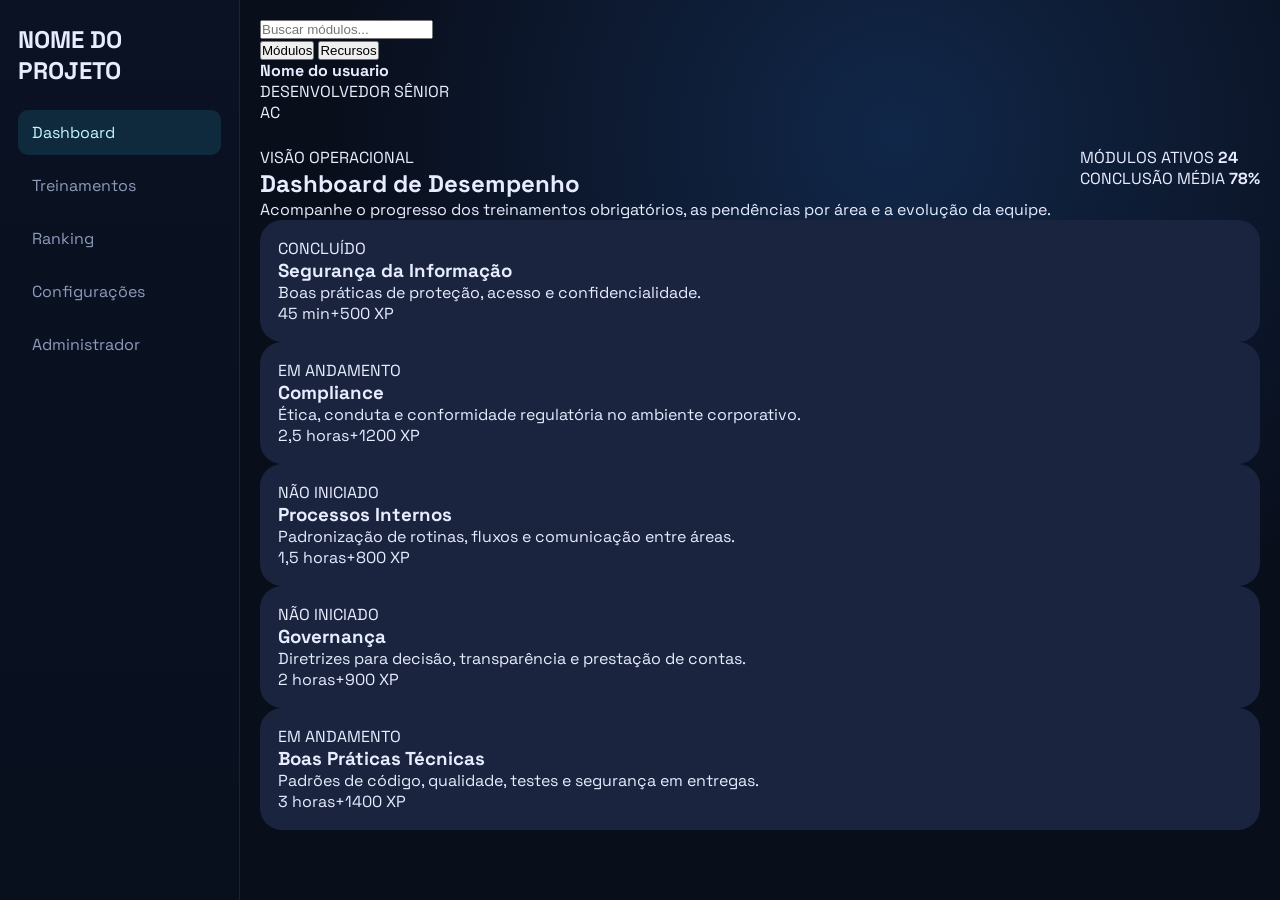
==== commit 2c33e7f2: "." ====
--- a/index.html
+++ b/index.html
@@ -1,19 +1,26 @@
 <!DOCTYPE html>
 <html lang="pt-BR">
+
 <head>
   <meta charset="UTF-8">
   <meta name="viewport" content="width=device-width, initial-scale=1.0">
   <title>PROJETO INTEGRADOR</title>
-  <link rel="preconnect" href="https://fonts.googleapis.com">
-  <link rel="preconnect" href="https://fonts.gstatic.com" crossorigin>
-  <link href="https://fonts.googleapis.com/css2?family=Space+Grotesk:wght@400;500;600;700&display=swap" rel="stylesheet">
   <link rel="stylesheet" href="style.css">
+  <link rel="stylesheet" href="css/base.css">
+  <link rel="stylesheet" href="css/layout.css">
+  <link rel="stylesheet" href="css/components.css">
+  <link rel="stylesheet" href="css/pages.css">
+  <link rel="stylesheet" href="css/admin.css">
+  <link rel="stylesheet" href="css/themes.css">
+  <link rel="stylesheet" href="css/responsive.css">
 </head>
+
 <body>
+
   <div class="layout">
     <aside class="sidebar">
       <div class="brand">
-        <h1>PROJETO INTEGRADOR</h1>
+        <h1>NOME DO PROJETO</h1>
       </div>
 
       <ul class="menu">
@@ -25,6 +32,8 @@
       </ul>
     </aside>
 
+    <!-- header/top bar -->
+
     <main class="content">
       <header class="topbar">
         <input type="search" placeholder="Buscar módulos...">
@@ -34,7 +43,7 @@
         </div>
         <div class="profile">
           <div class="profile-meta">
-            <strong>Illuminati</strong>
+            <strong>Nome do usuario</strong>
             <p>DESENVOLVEDOR SÊNIOR</p>
           </div>
           <div class="profile-auth">
@@ -43,12 +52,16 @@
         </div>
       </header>
 
+      <!--aba lateral codigo de cada parte -->
+
+      <!--parte dashboard -->
       <section class="page active" id="dashboard">
         <div class="hero">
           <div>
             <p class="label">VISÃO OPERACIONAL</p>
             <h2>Dashboard de Desempenho</h2>
-            <p class="subtitle">Acompanhe o progresso dos treinamentos obrigatórios, as pendências por área e a evolução da equipe.</p>
+            <p class="subtitle">Acompanhe o progresso dos treinamentos obrigatórios, as pendências por área e a evolução
+              da equipe.</p>
           </div>
           <div class="stats">
             <article>
@@ -101,12 +114,15 @@
         </div>
       </section>
 
+      <!-- parte treinamentos -->
+
       <section class="page" id="trainings">
         <section class="hero">
           <div>
             <p class="label">TRILHA PERSONALIZADA</p>
             <h2>Treinamentos Disponíveis</h2>
-            <p class="subtitle">Aprimore habilidades técnicas e comportamentais com módulos obrigatórios para alto desempenho.</p>
+            <p class="subtitle">Aprimore habilidades técnicas e comportamentais com módulos obrigatórios para alto
+              desempenho.</p>
           </div>
           <div class="stats">
             <article>
@@ -194,6 +210,8 @@
         </section>
       </section>
 
+      <!-- parte ranking -->
+
       <section class="page" id="leaderboard">
         <div class="hero">
           <div>
@@ -228,6 +246,8 @@
           </article>
         </div>
       </section>
+
+      <!-- parte da configurações -->
 
       <section class="page" id="settings">
         <div class="settings-page">
@@ -275,6 +295,7 @@
               </div>
             </article>
 
+            <!-- modo claro -->
             <article class="panel settings-card preferences-card">
               <h3><span class="settings-icon">≡</span>Preferências</h3>
               <div class="settings-option-block">
@@ -313,32 +334,6 @@
                 <b>›</b>
               </button>
             </article>
-
-            <article class="panel settings-card gamification-card">
-              <span class="admin-badge">Acesso admin</span>
-              <h3><span class="settings-icon magic">✣</span>Ajuste de Gamificação</h3>
-              <div class="multiplier">
-                <span>Multiplicador de pontos XP</span>
-                <strong>x1,75</strong>
-              </div>
-              <div class="settings-progress">
-                <i style="width: 75%"></i>
-              </div>
-              <div class="progress-labels">
-                <span>Padrão</span>
-                <span>Intenso</span>
-              </div>
-              <label class="switch-row wide">
-                <span>Visibilidade global de emblemas</span>
-                <input type="checkbox" checked aria-label="Visibilidade global de emblemas">
-                <i></i>
-              </label>
-              <label class="switch-row wide">
-                <span>Redefinição de prestígio ativada</span>
-                <input type="checkbox" aria-label="Redefinição de prestígio ativada">
-                <i></i>
-              </label>
-            </article>
           </div>
 
           <footer class="settings-actions">
@@ -347,6 +342,9 @@
           </footer>
         </div>
       </section>
+
+      <!-- parte admin é para ser oculta ao usuario -->
+      <!-- parte para mexer nos dois -->
 
       <section class="page" id="admin">
         <div class="admin-page">
@@ -380,7 +378,8 @@
             <div class="admin-dashboard">
               <article class="admin-status">
                 <h4>Status dos treinamentos</h4>
-                <button class="status-ring" type="button" data-admin-detail="status" aria-label="Abrir detalhes dos status dos treinamentos">
+                <button class="status-ring" type="button" data-admin-detail="status"
+                  aria-label="Abrir detalhes dos status dos treinamentos">
                   <span>12</span>
                   <small>módulos</small>
                 </button>
@@ -435,7 +434,8 @@
                 <span>Detalhes do administrador</span>
                 <h4 data-admin-title>Selecione um item</h4>
               </div>
-              <p data-admin-description>Clique em uma métrica, no status ou em um colaborador para abrir informações administrativas detalhadas.</p>
+              <p data-admin-description>Clique em uma métrica, no status ou em um colaborador para abrir informações
+                administrativas detalhadas.</p>
             </aside>
 
             <div class="admin-modal" hidden role="dialog" aria-modal="true" aria-labelledby="admin-modal-title">
@@ -452,10 +452,16 @@
               </section>
             </div>
           </section>
-        </div>
-      </section>
+
+
+        </div>
+
+
     </main>
+
+
   </div>
   <script src="script.js"></script>
 </body>
-</html>
+
+</html>
--- a/css/base.css
+++ b/css/base.css
@@ -0,0 +1,29 @@
+@import url('https://fonts.googleapis.com/css2?family=Space+Grotesk:wght@400;500;600;700&display=swap');
+
+* {
+  box-sizing: border-box;
+  margin: 0;
+  padding: 0;
+}
+
+:root {
+  --line: rgba(255, 255, 255, 0.08);
+  --text: #e7ecff;
+  --muted: #95a0bf;
+  --accent: #38d2f8;
+}
+
+body {
+  font-family: "Space Grotesk", sans-serif;
+  background: radial-gradient(circle at 70% 15%, #112749 0%, #090e1b 48%);
+  color: var(--text);
+  min-height: 100vh;
+  transition: background 220ms ease, color 220ms ease;
+}
+
+body.light-theme {
+  --line: rgba(17, 34, 64, 0.12);
+  --text: #162033;
+  --muted: #637189;
+  --accent: #0aa8ce;
+}
--- a/css/layout.css
+++ b/css/layout.css
@@ -0,0 +1,18 @@
+.layout {
+  display: grid;
+  grid-template-columns: 240px 1fr;
+  min-height: 100vh;
+}
+
+.sidebar {
+  background: linear-gradient(180deg, #0a1223 0%, #080f1d 100%);
+  border-right: 1px solid var(--line);
+  padding: 24px 18px;
+  display: flex;
+  flex-direction: column;
+  gap: 24px;
+}
+
+.content {
+  padding: 18px 20px 24px;
+}
--- a/css/components.css
+++ b/css/components.css
@@ -0,0 +1,27 @@
+.menu {
+  list-style: none;
+  display: grid;
+  gap: 8px;
+}
+
+.menu li {
+  color: #8e9abb;
+  padding: 12px 14px;
+  border-radius: 10px;
+  cursor: pointer;
+}
+
+.menu li.active {
+  color: #c4f8ff;
+  background: rgba(56, 210, 248, 0.12);
+}
+
+.card, .panel {
+  background: #1a243f;
+  border-radius: 22px;
+  padding: 18px;
+}
+
+button {
+  cursor: pointer;
+}
--- a/css/pages.css
+++ b/css/pages.css
@@ -0,0 +1,20 @@
+.page {
+  display: none;
+}
+
+.page.active {
+  display: block;
+}
+
+.hero {
+  margin-top: 24px;
+  display: flex;
+  justify-content: space-between;
+}
+
+.cards {
+  margin-top: 22px;
+  display: grid;
+  grid-template-columns: repeat(3, 1fr);
+  gap: 16px;
+}
--- a/css/admin.css
+++ b/css/admin.css
@@ -0,0 +1,22 @@
+.admin-area {
+  margin-top: 28px;
+  background: rgba(19, 23, 35, 0.92);
+  padding: 28px;
+}
+
+.admin-metrics {
+  display: grid;
+  grid-template-columns: repeat(3, 1fr);
+  gap: 18px;
+}
+
+.admin-metric {
+  padding: 20px;
+  border-radius: 8px;
+  background: #1b1f2d;
+}
+
+.admin-modal {
+  position: fixed;
+  inset: 0;
+}
--- a/css/responsive.css
+++ b/css/responsive.css
@@ -0,0 +1,15 @@
+@media (max-width: 1200px) {
+  .cards {
+    grid-template-columns: repeat(2, 1fr);
+  }
+}
+
+@media (max-width: 900px) {
+  .layout {
+    grid-template-columns: 1fr;
+  }
+
+  .cards {
+    grid-template-columns: 1fr;
+  }
+}
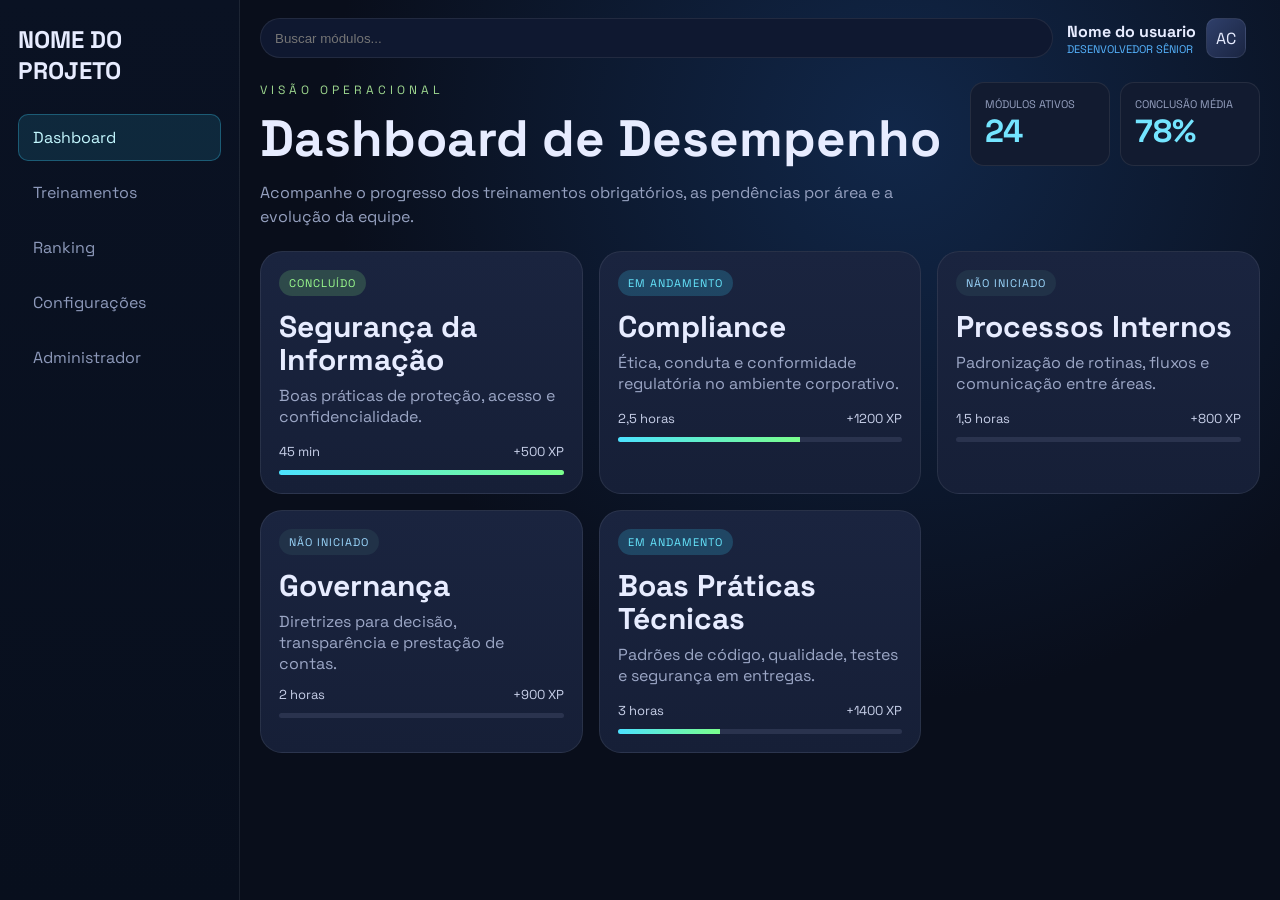
==== commit 5b52d897: "Add files via upload" ====
--- a/index.html
+++ b/index.html
@@ -5,7 +5,6 @@
   <meta charset="UTF-8">
   <meta name="viewport" content="width=device-width, initial-scale=1.0">
   <title>PROJETO INTEGRADOR</title>
-  <link rel="stylesheet" href="style.css">
   <link rel="stylesheet" href="css/base.css">
   <link rel="stylesheet" href="css/layout.css">
   <link rel="stylesheet" href="css/components.css">
@@ -13,6 +12,7 @@
   <link rel="stylesheet" href="css/admin.css">
   <link rel="stylesheet" href="css/themes.css">
   <link rel="stylesheet" href="css/responsive.css">
+  <link rel="stylesheet" href="css/settings.css">
 </head>
 
 <body>
@@ -37,10 +37,6 @@
     <main class="content">
       <header class="topbar">
         <input type="search" placeholder="Buscar módulos...">
-        <div class="tabs">
-          <button class="tab active">Módulos</button>
-          <button class="tab">Recursos</button>
-        </div>
         <div class="profile">
           <div class="profile-meta">
             <strong>Nome do usuario</strong>
@@ -157,7 +153,7 @@
               <span>+500 XP</span>
             </div>
             <div class="progress"><i style="width:100%"></i></div>
-            <button>Revisar módulo</button>
+            <a href="questionario/quest.html"><button>Iniciar agora</button></a>
           </article>
 
           <article class="card progress-card" data-status="em-andamento">
@@ -169,7 +165,7 @@
               <span>+1200 XP</span>
             </div>
             <div class="progress"><i style="width:64%"></i></div>
-            <button>Continuar treinamento</button>
+            <a href="questionario/quest.html"><button>Iniciar agora</button></a>
           </article>
 
           <article class="card not-started" data-status="nao-iniciado">
@@ -181,7 +177,7 @@
               <span>+800 XP</span>
             </div>
             <div class="progress"><i style="width:0%"></i></div>
-            <button>Iniciar agora</button>
+            <a href="questionario/quest.html"><button>Iniciar agora</button></a>
           </article>
 
           <article class="card governance" data-status="nao-iniciado">
@@ -193,7 +189,7 @@
               <span>+900 XP</span>
             </div>
             <div class="progress"><i style="width:0%"></i></div>
-            <button>Iniciar agora</button>
+            <a href="questionario/quest.html"><button>Iniciar agora</button></a>
           </article>
 
           <article class="card tech" data-status="em-andamento">
@@ -205,7 +201,7 @@
               <span>+1400 XP</span>
             </div>
             <div class="progress"><i style="width:36%"></i></div>
-            <button>Continuar treinamento</button>
+           <a href="questionario/quest.html"><button>Iniciar agora</button></a>
           </article>
         </section>
       </section>
@@ -239,10 +235,10 @@
             <span>#02</span><strong>Pedro Lima</strong><em>Segurança da Informação</em><b>17,2k XP</b>
           </article>
           <article class="list-row me">
-            <span>#08</span><strong>Alex Chen</strong><em>Boas Práticas Técnicas</em><b>12,4k XP</b>
+            <span>#03</span><strong>Alex Chen</strong><em>Boas Práticas Técnicas</em><b>12,4k XP</b>
           </article>
           <article class="list-row">
-            <span>#09</span><strong>Marina Alves</strong><em>Processos Internos</em><b>11,8k XP</b>
+            <span>#04</span><strong>Marina Alves</strong><em>Processos Internos</em><b>11,8k XP</b>
           </article>
         </div>
       </section>
@@ -273,7 +269,6 @@
                     <span class="head"></span>
                     <span class="body"></span>
                   </div>
-                  <small>Seguro</small>
                   <button class="avatar-tool" aria-label="Configurar avatar">+</button>
                 </div>
 
@@ -428,34 +423,9 @@
                 </div>
               </article>
             </div>
-
-            <aside class="admin-detail-panel" aria-live="polite">
-              <div>
-                <span>Detalhes do administrador</span>
-                <h4 data-admin-title>Selecione um item</h4>
-              </div>
-              <p data-admin-description>Clique em uma métrica, no status ou em um colaborador para abrir informações
-                administrativas detalhadas.</p>
-            </aside>
-
-            <div class="admin-modal" hidden role="dialog" aria-modal="true" aria-labelledby="admin-modal-title">
-              <div class="admin-modal-backdrop" data-admin-close></div>
-              <section class="admin-modal-card">
-                <button class="admin-modal-close" type="button" data-admin-close aria-label="Fechar detalhes">×</button>
-                <span>Visão do administrador</span>
-                <h4 id="admin-modal-title" data-admin-modal-title>Detalhes</h4>
-                <p data-admin-modal-description>Informações detalhadas do item selecionado.</p>
-                <div class="admin-modal-actions">
-                  <button type="button" data-admin-close>Fechar</button>
-                  <button type="button">Exportar relatório</button>
-                </div>
-              </section>
-            </div>
           </section>
-
-
-        </div>
-
+        </div>
+        </section>
 
     </main>
 
--- a/css/layout.css
+++ b/css/layout.css
@@ -1,18 +1,55 @@
 .layout {
-  display: grid;
-  grid-template-columns: 240px 1fr;
-  min-height: 100vh;
+    display: grid;
+    grid-template-columns: 240px 1fr;
+    min-height: 100vh;
+    outline: none;
 }
 
 .sidebar {
-  background: linear-gradient(180deg, #0a1223 0%, #080f1d 100%);
-  border-right: 1px solid var(--line);
-  padding: 24px 18px;
-  display: flex;
-  flex-direction: column;
-  gap: 24px;
+    background: linear-gradient(180deg, #0a1223 0%, #080f1d 100%);
+    border-right: 1px solid var(--line);
+    padding: 24px 18px;
+    display: flex;
+    flex-direction: column;
+    gap: 24px;
 }
 
 .content {
-  padding: 18px 20px 24px;
+    padding: 18px 20px 24px;
+}
+
+.topbar {
+    display: grid;
+    grid-template-columns: minmax(220px, 1fr) auto auto;
+    align-items: center;
+    gap: 14px;
+}
+
+.hero {
+    margin-top: 24px;
+    display: flex;
+    justify-content: space-between;
+    gap: 14px;
+    align-items: flex-start;
+}
+
+.section-grid,
+.settings-grid {
+    margin-top: 22px;
+    display: grid;
+    grid-template-columns: repeat(3, minmax(220px, 1fr));
+    gap: 16px;
+}
+
+.cards {
+    margin-top: 22px;
+    display: grid;
+    grid-template-columns: repeat(3, minmax(220px, 1fr));
+    gap: 16px;
+}
+
+.list {
+    margin-top: 22px;
+    display: grid;
+    gap: 12px;
 }
--- a/css/components.css
+++ b/css/components.css
@@ -1,27 +1,352 @@
+.brand h1 {
+    font-size: 24px;
+    margin-bottom: 4px;
+}
+
+.brand p {
+    color: #5bb5ff;
+    font-size: 12px;
+    letter-spacing: 1.2px;
+}
+
 .menu {
-  list-style: none;
-  display: grid;
-  gap: 8px;
+    list-style: none;
+    display: grid;
+    gap: 8px;
 }
 
 .menu li {
-  color: #8e9abb;
-  padding: 12px 14px;
-  border-radius: 10px;
-  cursor: pointer;
+    color: #8e9abb;
+    text-decoration: none;
+    padding: 12px 14px;
+    border-radius: 10px;
+    border: 1px solid transparent;
+    cursor: pointer;
 }
 
 .menu li.active {
-  color: #c4f8ff;
-  background: rgba(56, 210, 248, 0.12);
-}
-
-.card, .panel {
-  background: #1a243f;
-  border-radius: 22px;
-  padding: 18px;
-}
-
-button {
-  cursor: pointer;
+    color: #c4f8ff;
+    background: rgba(56, 210, 248, 0.12);
+    border-color: rgba(56, 210, 248, 0.3);
+}
+
+.tabs {
+    display: flex;
+    gap: 8px;
+}
+
+.tab {
+    border: 0;
+    padding: 9px 14px;
+    border-radius: 10px;
+    color: #a6b0cb;
+    background: transparent;
+    font-family: inherit;
+}
+
+.tab.active {
+    background: #11203c;
+    color: #76e7ff;
+}
+
+.profile {
+    display: flex;
+    gap: 10px;
+    align-items: center;
+}
+
+.profile-meta p {
+    font-size: 11px;
+    color: #56b4ff;
+}
+
+.avatar {
+    width: 40px;
+    height: 40px;
+    border-radius: 10px;
+    display: grid;
+    place-items: center;
+    background: linear-gradient(135deg, #2f3f6a, #1a2542);
+    border: 1px solid var(--line);
+}
+
+.stats {
+    display: flex;
+    gap: 10px;
+}
+
+.stats article {
+    min-width: 140px;
+    border: 1px solid var(--line);
+    border-radius: 14px;
+    background: #121b30;
+    padding: 14px;
+}
+
+.stats span {
+    display: block;
+    font-size: 11px;
+    color: var(--muted);
+}
+
+.stats strong {
+    color: #74e5ff;
+    font-size: 32px;
+}
+
+.status {
+    display: inline-block;
+    border-radius: 999px;
+    font-size: 11px;
+    letter-spacing: 1px;
+    padding: 6px 10px;
+}
+
+.em-andamento {
+    background: rgba(56, 210, 248, 0.2);
+    color: #67e8ff;
+}
+
+.concluido {
+    background: rgba(140, 245, 127, 0.18);
+    color: #9dff8f;
+}
+
+.nao-iniciado {
+    background: #213248;
+    color: #9dd9ff;
+}
+
+.progress {
+    margin-top: 10px;
+    background: #2a334e;
+    height: 5px;
+    border-radius: 99px;
+    overflow: hidden;
+}
+
+.progress i {
+    display: block;
+    height: 100%;
+    background: linear-gradient(90deg, #4ce2ff, #7aff8d);
+}
+
+.chip {
+    border: 1px solid var(--line);
+    background: #1a233b;
+    color: #aeb8d4;
+    border-radius: 999px;
+    padding: 8px 14px;
+    font-family: inherit;
+}
+
+.chip.active {
+    background: var(--accent);
+    color: #072036;
+    font-weight: 700;
+}
+
+/* =========================
+   SEARCH BAR
+========================= */
+
+.topbar input {
+    height: 40px;
+    padding: 0 14px;
+
+    border: 1px solid var(--line);
+    border-radius: 999px;
+
+    background: #0f1830;
+    color: var(--text);
+}
+
+/* =========================
+   TABS
+========================= */
+
+.tabs {
+    display: flex;
+    gap: 8px;
+}
+
+.tab {
+    border: 0;
+    padding: 9px 14px;
+    border-radius: 10px;
+
+    background: transparent;
+    color: #a6b0cb;
+
+    font-family: inherit;
+    cursor: pointer;
+}
+
+.tab.active {
+    background: #11203c;
+    color: #76e7ff;
+}
+
+/* =========================
+   FILTER BUTTONS
+========================= */
+
+.chips {
+    display: flex;
+    gap: 8px;
+    align-items: center;
+    flex-wrap: wrap;
+}
+
+.filter-label {
+    color: var(--muted);
+    font-size: 12px;
+}
+
+.chip {
+    border: 1px solid var(--line);
+    border-radius: 999px;
+
+    padding: 8px 14px;
+
+    background: #1a233b;
+    color: #aeb8d4;
+
+    font-family: inherit;
+    cursor: pointer;
+
+    transition: 0.2s;
+}
+
+.chip:hover {
+    border-color: rgba(86, 216, 255, 0.5);
+}
+
+.chip.active {
+    background: var(--accent);
+    color: #072036;
+    font-weight: 700;
+}
+
+/* =========================
+   CARD BUTTONS
+========================= */
+
+.card button {
+    width: 100%;
+    height: 44px;
+
+    margin-top: 16px;
+
+    border: 0;
+    border-radius: 12px;
+
+    background: #2a334b;
+    color: #dce5ff;
+
+    font-family: inherit;
+    font-weight: 700;
+    letter-spacing: 1px;
+    text-transform: uppercase;
+
+    cursor: pointer;
+
+    transition: 0.2s;
+}
+
+.card button:hover {
+    transform: translateY(-2px);
+}
+
+.progress-card button,
+.tech button {
+    background: var(--accent);
+    color: #06273a;
+}
+
+/* =========================
+   SETTINGS BUTTONS
+========================= */
+
+.settings-mini-button,
+.cancel-button,
+.save-button,
+.security-action {
+    font-family: inherit;
+    cursor: pointer;
+}
+
+.settings-mini-button {
+    padding: 9px 17px;
+
+    border: 0;
+    border-radius: 8px;
+
+    background: rgba(56, 210, 248, 0.13);
+    color: #73e7ff;
+
+    font-size: 11px;
+    font-weight: 700;
+    text-transform: uppercase;
+}
+
+.cancel-button {
+    border: 0;
+    background: transparent;
+
+    color: #6f7a95;
+    font-weight: 700;
+}
+
+.save-button {
+    min-width: 218px;
+    height: 58px;
+
+    border: 0;
+    border-radius: 14px;
+
+    background: linear-gradient(135deg, #55dcff, #0b8eb4);
+    color: #082230;
+
+    font-weight: 800;
+    text-transform: uppercase;
+
+    box-shadow: 0 0 26px rgba(56, 210, 248, 0.33);
+}
+
+/* =========================
+   MODE SWITCH
+========================= */
+
+.mode-switch {
+    position: absolute;
+    top: 0;
+    right: 0;
+
+    display: flex;
+    gap: 4px;
+
+    padding: 4px;
+
+    border-radius: 8px;
+
+    background: #111724;
+}
+
+.mode-switch button {
+    width: 28px;
+    height: 28px;
+
+    border: 0;
+    border-radius: 6px;
+
+    background: transparent;
+    color: #66728b;
+
+    cursor: pointer;
+}
+
+.mode-switch .active {
+    background: rgba(56, 210, 248, 0.17);
+    color: #62e4ff;
 }
--- a/css/pages.css
+++ b/css/pages.css
@@ -1,20 +1,85 @@
 .page {
-  display: none;
+    display: none;
 }
 
 .page.active {
-  display: block;
+    display: block;
 }
 
-.hero {
-  margin-top: 24px;
-  display: flex;
-  justify-content: space-between;
+.label {
+    font-size: 12px;
+    letter-spacing: 4px;
+    color: #9ed88f;
 }
 
-.cards {
-  margin-top: 22px;
-  display: grid;
-  grid-template-columns: repeat(3, 1fr);
-  gap: 16px;
+.hero h2 {
+    font-size: clamp(30px, 4vw, 56px);
+    margin-top: 8px;
+}
+
+.subtitle {
+    margin-top: 10px;
+    color: var(--muted);
+    max-width: 650px;
+    line-height: 1.5;
+}
+
+.panel,
+.card {
+    background: linear-gradient(180deg, #1a243f 0%, #161f37 100%);
+    border: 1px solid var(--line);
+    border-radius: 22px;
+    padding: 18px;
+}
+
+.panel h3,
+.card h3 {
+    margin-top: 14px;
+    font-size: 30px;
+    line-height: 1.1;
+}
+
+.panel p,
+.card p {
+    color: #9ca7c6;
+    margin-top: 9px;
+    min-height: 46px;
+}
+
+.meta {
+    margin-top: 12px;
+    display: flex;
+    justify-content: space-between;
+    color: #c7cfe8;
+    font-size: 13px;
+}
+
+.filters {
+    margin-top: 24px;
+    background: #0e172b;
+    border: 1px solid var(--line);
+    border-radius: 16px;
+    padding: 12px;
+    display: flex;
+    justify-content: space-between;
+    gap: 10px;
+    flex-wrap: wrap;
+}
+
+.chips {
+    display: flex;
+    gap: 8px;
+    align-items: center;
+    flex-wrap: wrap;
+}
+
+.list-row {
+    display: grid;
+    grid-template-columns: 70px 1fr 1fr auto;
+    align-items: center;
+    gap: 10px;
+    background: linear-gradient(180deg, #1a243f 0%, #161f37 100%);
+    border: 1px solid var(--line);
+    border-radius: 14px;
+    padding: 14px;
 }
--- a/css/admin.css
+++ b/css/admin.css
@@ -1,22 +1,329 @@
+/* =========================
+   ADMIN PAGE
+========================= */
+
+.admin-page {
+    padding-top: 2px;
+}
+
 .admin-area {
-  margin-top: 28px;
-  background: rgba(19, 23, 35, 0.92);
-  padding: 28px;
-}
+    margin-top: 28px;
+    border-radius: 8px;
+    background: rgba(19, 23, 35, 0.92);
+    border: 1px solid rgba(255, 255, 255, 0.06);
+    padding: 28px;
+    box-shadow: 0 18px 44px rgba(0, 0, 0, 0.28);
+}
+
+/* =========================
+   HEADERS
+========================= */
+
+.admin-heading,
+.ranking-header,
+.ranking-labels,
+.ranking-row,
+.admin-metrics,
+.admin-dashboard {
+    display: grid;
+    gap: 18px;
+}
+
+.admin-heading {
+    grid-template-columns: 1fr auto;
+    align-items: center;
+}
+
+.admin-kicker,
+.admin-area h4,
+.admin-detail-panel span,
+.admin-metric span,
+.ranking-labels span {
+    color: #8b95ad;
+    font-size: 11px;
+    font-weight: 700;
+    letter-spacing: 1.4px;
+    text-transform: uppercase;
+}
+
+.admin-area h3 {
+    margin-top: 6px;
+    font-size: 28px;
+}
+
+.admin-link {
+    border: 0;
+    background: transparent;
+    color: #5ce5ff;
+    cursor: pointer;
+    font-family: inherit;
+    font-size: 11px;
+    font-weight: 800;
+    letter-spacing: 1.2px;
+    text-transform: uppercase;
+}
+
+/* =========================
+   METRICS
+========================= */
 
 .admin-metrics {
-  display: grid;
-  grid-template-columns: repeat(3, 1fr);
-  gap: 18px;
+    margin-top: 22px;
+    grid-template-columns: repeat(3, minmax(180px, 1fr));
 }
 
 .admin-metric {
-  padding: 20px;
-  border-radius: 8px;
-  background: #1b1f2d;
-}
-
-.admin-modal {
-  position: fixed;
-  inset: 0;
+    min-height: 138px;
+    border: 1px solid rgba(255, 255, 255, 0.05);
+    border-radius: 8px;
+    background: linear-gradient(
+        145deg,
+        rgba(27, 31, 45, 0.96),
+        rgba(21, 25, 37, 0.96)
+    );
+
+    color: #e9eeff;
+    cursor: pointer;
+    font-family: inherit;
+    padding: 22px;
+    text-align: left;
+
+    transition:
+        transform 180ms ease,
+        border-color 180ms ease,
+        box-shadow 180ms ease;
+}
+
+.admin-metric:hover,
+.ranking-row:hover {
+    transform: translateY(-2px);
+    border-color: rgba(92, 229, 255, 0.42);
+    box-shadow: 0 16px 34px rgba(0, 0, 0, 0.28);
+}
+
+.admin-metric strong {
+    display: block;
+    margin-top: 16px;
+    color: #c8ffbd;
+    font-size: 40px;
+    line-height: 1;
+}
+
+.admin-metric.purple strong {
+    color: #f0a4ff;
+}
+
+.admin-metric.blue strong {
+    color: #eef4ff;
+}
+
+.admin-metric small {
+    display: block;
+    margin-top: 8px;
+    color: #9be593;
+    font-size: 11px;
+    text-transform: uppercase;
+}
+
+.admin-metric.purple small,
+.admin-metric.blue small {
+    color: #6fe7ff;
+}
+
+/* =========================
+   DASHBOARD
+========================= */
+
+.admin-dashboard {
+    margin-top: 28px;
+    grid-template-columns:
+        minmax(220px, 0.75fr)
+        minmax(360px, 1.55fr);
+}
+
+.admin-status,
+.admin-ranking,
+.admin-detail-panel {
+    border-radius: 8px;
+    background: rgba(27, 31, 45, 0.92);
+    border: 1px solid rgba(255, 255, 255, 0.05);
+    padding: 26px;
+}
+
+.admin-status h4,
+.admin-ranking h4,
+.admin-detail-panel h4 {
+    color: #eff4ff;
+    font-size: 15px;
+    letter-spacing: 0;
+}
+
+/* =========================
+   STATUS RING
+========================= */
+
+.status-ring {
+    width: min(160px, 100%);
+    aspect-ratio: 1;
+
+    margin: 28px auto 26px;
+
+    border: 10px solid #ec9aff;
+    border-radius: 50%;
+
+    background: transparent;
+    color: #f2f5ff;
+
+    display: grid;
+    place-items: center;
+
+    font-family: inherit;
+}
+
+.status-ring span,
+.status-ring small {
+    display: block;
+    text-align: center;
+}
+
+.status-ring span {
+    font-size: 26px;
+    font-weight: 800;
+}
+
+.status-ring small {
+    color: #8f99af;
+    font-size: 9px;
+    text-transform: uppercase;
+}
+
+/* =========================
+   STATUS SUMMARY
+========================= */
+
+.status-summary {
+    list-style: none;
+    display: grid;
+    gap: 15px;
+}
+
+.status-summary li {
+    display: grid;
+    grid-template-columns: auto 1fr auto;
+    align-items: center;
+    gap: 10px;
+
+    color: #c9d1e3;
+    font-size: 13px;
+}
+
+.dot {
+    width: 10px;
+    height: 10px;
+    border-radius: 50%;
+}
+
+.done-dot {
+    background: #c8ffbd;
+}
+
+.progress-dot {
+    background: #54dfff;
+}
+
+.late-dot {
+    background: #ec9aff;
+}
+
+.idle-dot {
+    background: #4d566c;
+}
+
+/* =========================
+   RANKING
+========================= */
+
+.ranking-header {
+    grid-template-columns: 1fr auto;
+    align-items: start;
+}
+
+.ranking-header p {
+    margin-top: 6px;
+    color: #8c96ad;
+    font-size: 12px;
+}
+
+.ranking-table {
+    margin-top: 28px;
+    display: grid;
+    gap: 16px;
+}
+
+.ranking-labels,
+.ranking-row {
+    grid-template-columns:
+        60px
+        minmax(150px, 1fr)
+        minmax(150px, 1fr)
+        90px;
+
+    align-items: center;
+}
+
+.ranking-row {
+    width: 100%;
+
+    border: 1px solid transparent;
+    border-radius: 8px;
+
+    background: transparent;
+    color: #e9eeff;
+
+    cursor: pointer;
+
+    font-family: inherit;
+    padding: 10px 0;
+    text-align: left;
+}
+
+.rank-pill {
+    width: 28px;
+    height: 28px;
+    border-radius: 50%;
+    background: linear-gradient(135deg, #d50cff, #8a2eff);
+    display: grid;
+    place-items: center;
+    color: #fff;
+    font-size: 10px;
+    font-weight: 800;
+}
+
+.ranking-progress {
+    display: grid;
+    grid-template-columns: 1fr auto;
+    gap: 12px;
+    align-items: center;
+
+    color: #c8ffbd;
+    font-size: 11px;
+    font-weight: 800;
+}
+
+.ranking-progress i {
+    display: block;
+    height: 5px;
+    border-radius: 99px;
+    background: #59defa;
+}
+
+.ranking-row:first-of-type .ranking-progress i {
+    background: #c8ffbd;
+}
+
+.ranking-row em {
+    color: #dbe2f5;
+    font-style: normal;
+    font-weight: 800;
+    text-align: right;
 }
--- a/css/responsive.css
+++ b/css/responsive.css
@@ -1,15 +1,38 @@
 @media (max-width: 1200px) {
-  .cards {
-    grid-template-columns: repeat(2, 1fr);
-  }
+
+    .section-grid,
+    .settings-grid,
+    .cards {
+        grid-template-columns: repeat(2, minmax(220px, 1fr));
+    }
+
+    .settings-board {
+        grid-template-columns: 1fr;
+    }
+
+    .admin-metrics,
+    .admin-dashboard {
+        grid-template-columns: 1fr;
+    }
 }
 
 @media (max-width: 900px) {
-  .layout {
-    grid-template-columns: 1fr;
-  }
+    .layout {
+        grid-template-columns: 1fr;
+    }
 
-  .cards {
-    grid-template-columns: 1fr;
-  }
+    .topbar {
+        grid-template-columns: 1fr;
+    }
+
+    .hero {
+        flex-direction: column;
+    }
+
+    .section-grid,
+    .settings-grid,
+    .cards,
+    .list-row {
+        grid-template-columns: 1fr;
+    }
 }
--- a/css/settings.css
+++ b/css/settings.css
@@ -0,0 +1,288 @@
+/* =========================
+   SETTINGS PAGE
+========================= */
+
+.settings-page {
+    min-height: calc(100vh - 42px);
+    padding-top: 2px;
+}
+
+/* =========================
+   HEADER
+========================= */
+
+.settings-heading {
+    margin-top: 12px;
+    padding-bottom: 28px;
+}
+
+.settings-heading h2 {
+    font-size: clamp(34px, 4vw, 54px);
+    line-height: 0.95;
+    text-transform: uppercase;
+    color: #f7fbff;
+    text-shadow: 0 0 24px rgba(56, 210, 248, 0.09);
+}
+
+.settings-heading h2 span {
+    color: var(--accent);
+}
+
+.settings-heading p {
+    margin-top: 14px;
+    color: #74809b;
+    font-size: 12px;
+    letter-spacing: 1px;
+    text-transform: uppercase;
+}
+
+/* =========================
+   GRID
+========================= */
+
+.settings-board {
+    display: grid;
+    grid-template-columns: minmax(320px, 1.45fr) minmax(260px, 0.7fr);
+    gap: 22px 34px;
+    align-items: start;
+}
+
+/* =========================
+   CARDS
+========================= */
+
+.settings-card {
+    border-radius: 8px;
+    background: rgba(27, 31, 45, 0.88);
+    border: 1px solid rgba(255, 255, 255, 0.06);
+    padding: 34px;
+}
+
+.settings-card h3 {
+    font-size: 22px;
+}
+
+.settings-card p {
+    margin-top: 6px;
+    color: #9aa5bd;
+    font-size: 13px;
+}
+
+.settings-card-header {
+    display: flex;
+    justify-content: space-between;
+    gap: 16px;
+}
+
+/* =========================
+   PROFILE
+========================= */
+
+.profile-editor {
+    margin-top: 24px;
+    display: grid;
+    grid-template-columns: 132px 1fr 1fr;
+    gap: 18px 24px;
+}
+
+.avatar-editor {
+    position: relative;
+    width: 132px;
+    aspect-ratio: 1;
+    display: grid;
+    place-items: center;
+    border: 1px solid rgba(56, 210, 248, 0.55);
+    border-radius: 14px;
+    background: rgba(14, 26, 42, 0.72);
+}
+
+
+.avatar-tool {
+    position: absolute;
+    right: -11px;
+    bottom: 28px;
+    width: 26px;
+    height: 26px;
+    border: 1px solid rgba(56, 210, 248, 0.35);
+    border-radius: 7px;
+    background: #1d2638;
+    color: #61e2ff;
+}
+
+/* =========================
+   FORM
+========================= */
+
+.field {
+    display: grid;
+    gap: 10px;
+}
+
+.field span {
+    color: #7f8aa6;
+    font-size: 10px;
+    font-weight: 700;
+    letter-spacing: 1.7px;
+    text-transform: uppercase;
+}
+
+.field input,
+.field textarea {
+    width: 100%;
+    border: 1px solid rgba(255, 255, 255, 0.03);
+    border-radius: 6px;
+    background: rgba(13, 17, 29, 0.64);
+    color: #dfe8ff;
+    padding: 13px 16px;
+}
+
+.field textarea {
+    min-height: 70px;
+    resize: vertical;
+}
+
+.field-wide {
+    grid-column: 2 / -1;
+}
+
+/* =========================
+   PREFERENCES
+========================= */
+
+.settings-option-block {
+    position: relative;
+    margin-top: 30px;
+    padding-right: 76px;
+}
+
+.settings-option-block > span,
+.settings-option-list > span {
+    color: #7f8aa6;
+    font-size: 10px;
+    font-weight: 700;
+    letter-spacing: 1.7px;
+    text-transform: uppercase;
+}
+
+.settings-option-block small {
+    display: block;
+    margin-top: 3px;
+    color: #63708c;
+    font-size: 10px;
+    text-transform: uppercase;
+}
+
+.settings-option-list {
+    margin-top: 34px;
+    display: grid;
+    gap: 16px;
+}
+
+/* =========================
+   THEME SWITCH
+========================= */
+
+.mode-switch {
+    position: absolute;
+    top: 0;
+    right: 0;
+    display: flex;
+    gap: 4px;
+    border-radius: 8px;
+    background: #111724;
+    padding: 4px;
+}
+
+.mode-switch button {
+    width: 28px;
+    height: 28px;
+    border: 0;
+    border-radius: 6px;
+    background: transparent;
+    color: #66728b;
+}
+
+
+/* =========================
+   SWITCH
+========================= */
+
+.switch-row {
+    display: flex;
+    justify-content: space-between;
+    align-items: center;
+    color: #d7def0;
+    font-size: 13px;
+}
+
+.switch-row input {
+    position: absolute;
+    opacity: 0;
+}
+
+.switch-row i {
+    position: relative;
+    width: 38px;
+    height: 18px;
+    border-radius: 99px;
+    background: #353d4f;
+}
+
+.switch-row i::before {
+    content: "";
+    position: absolute;
+    top: 4px;
+    left: 5px;
+    width: 10px;
+    height: 10px;
+    border-radius: 50%;
+    background: #9aa7be;
+    transition: 0.2s;
+}
+
+.switch-row input:checked + i {
+    background: #166a24;
+}
+
+.switch-row input:checked + i::before {
+    transform: translateX(18px);
+    background: #43ff4c;
+}
+
+/* =========================
+   SECURITY
+========================= */
+
+.security-action {
+    width: 100%;
+    margin-top: 36px;
+    border: 0;
+    border-radius: 6px;
+    background: rgba(13, 17, 29, 0.62);
+    color: #eef4ff;
+    padding: 18px 20px;
+    display: flex;
+    justify-content: space-between;
+    text-align: left;
+}
+
+.security-action small {
+    display: block;
+    margin-top: 8px;
+    color: #66728d;
+    font-size: 11px;
+}
+
+/* =========================
+   FOOTER
+========================= */
+
+.settings-actions {
+    margin-top: 70px;
+    border-top: 1px solid rgba(255, 255, 255, 0.05);
+    padding-top: 24px;
+    display: flex;
+    justify-content: flex-end;
+    gap: 36px;
+}
+
